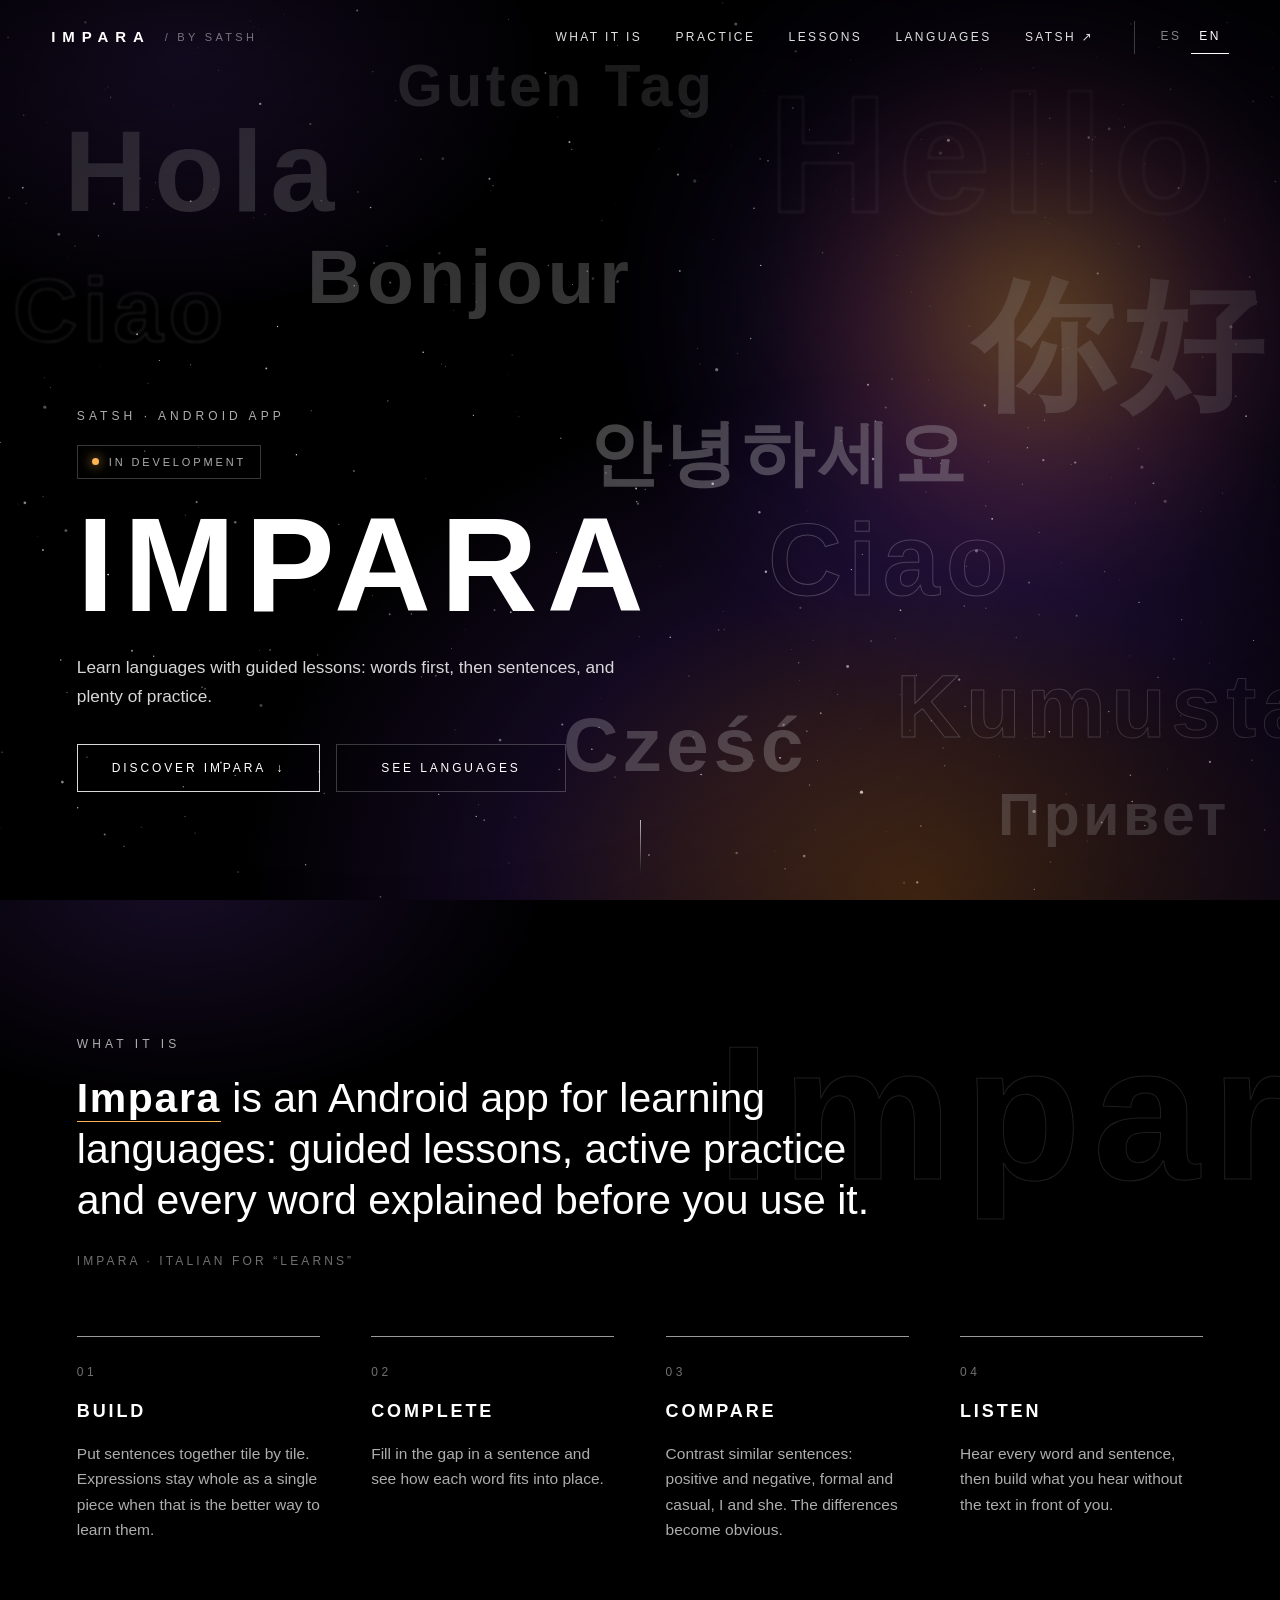
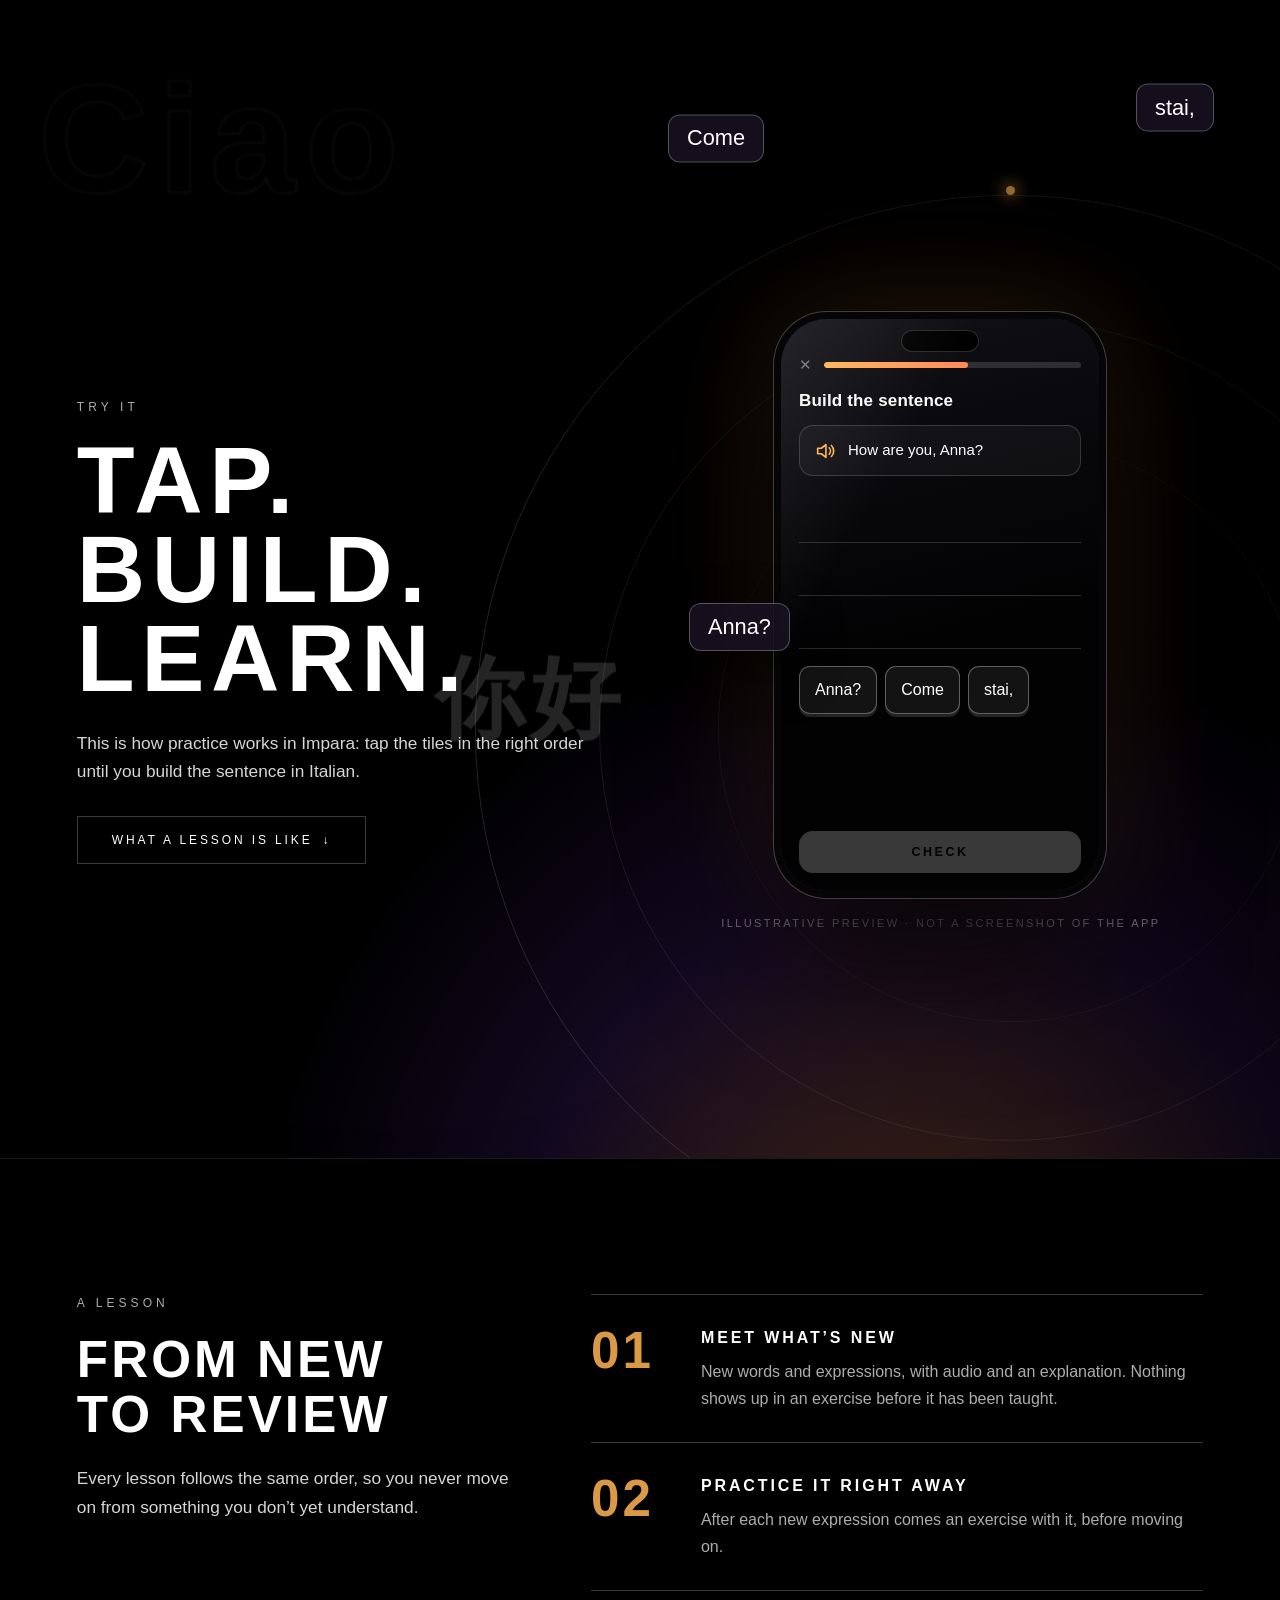
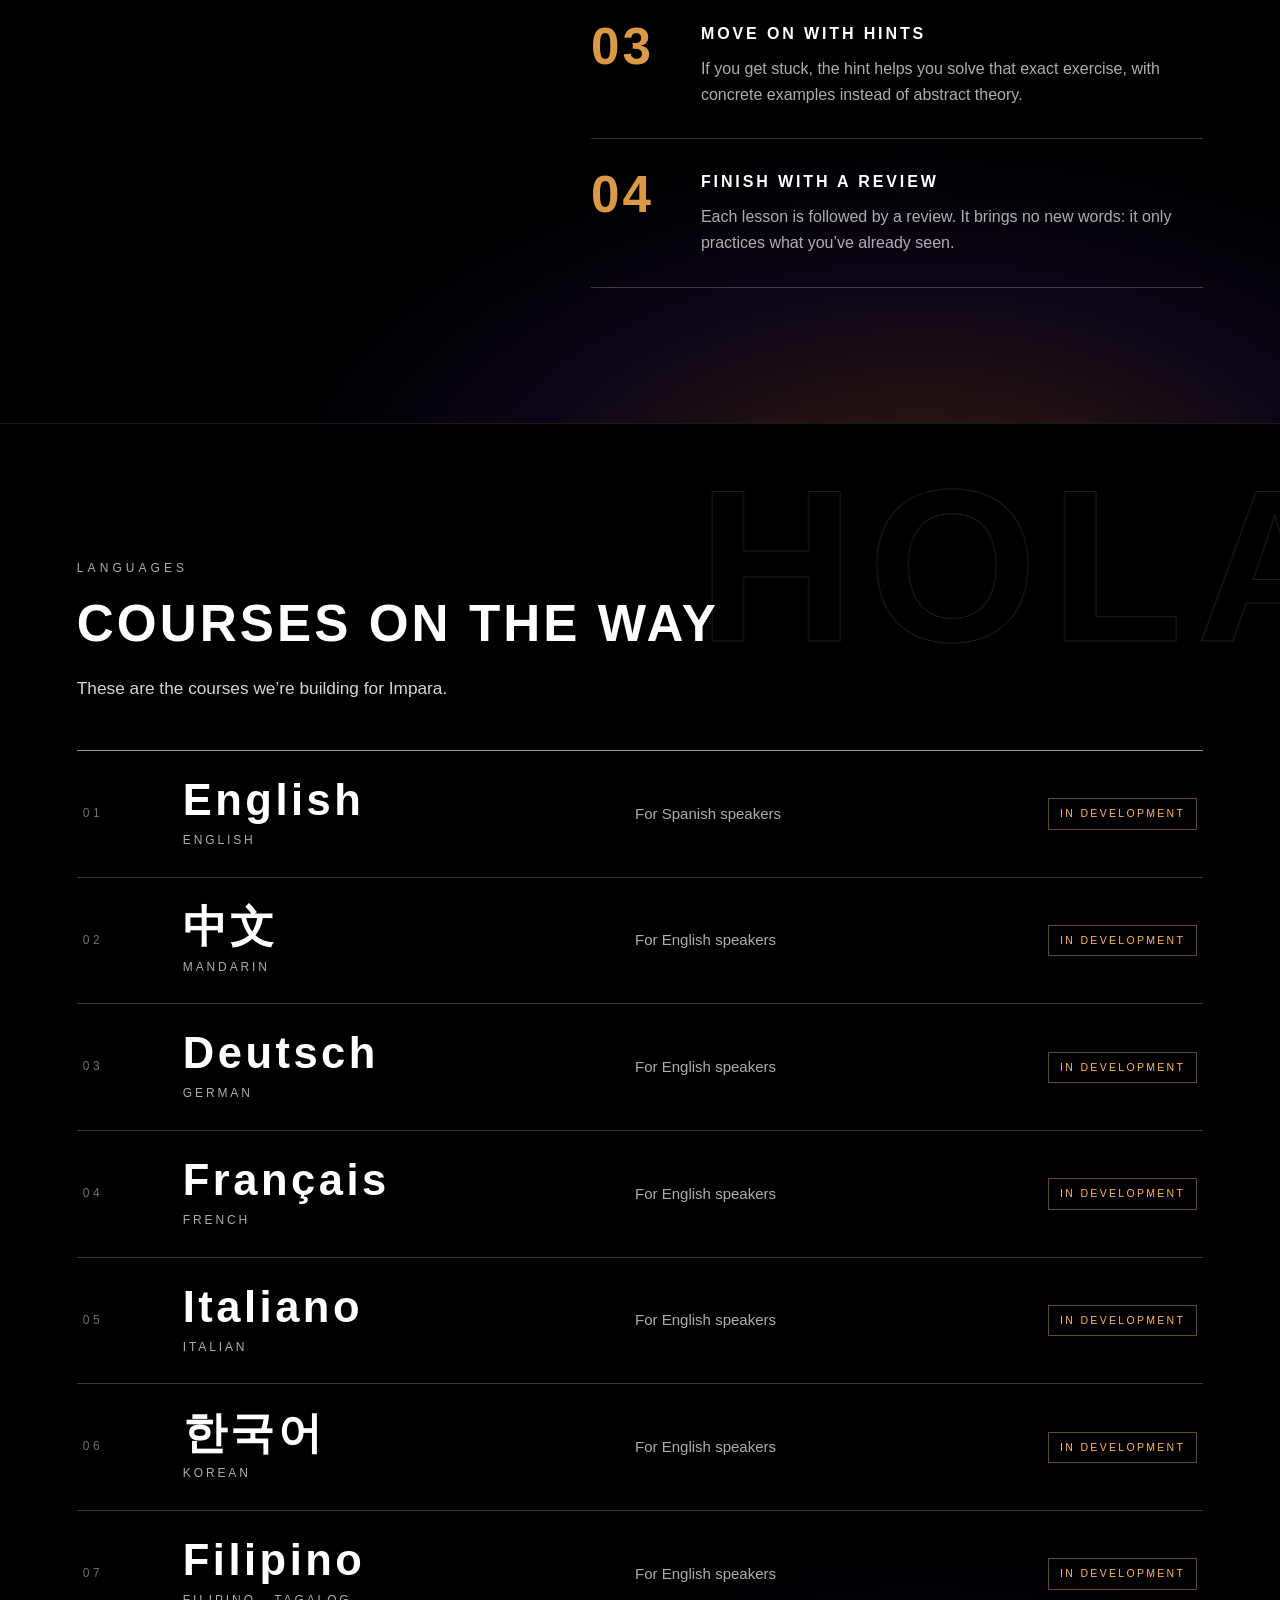
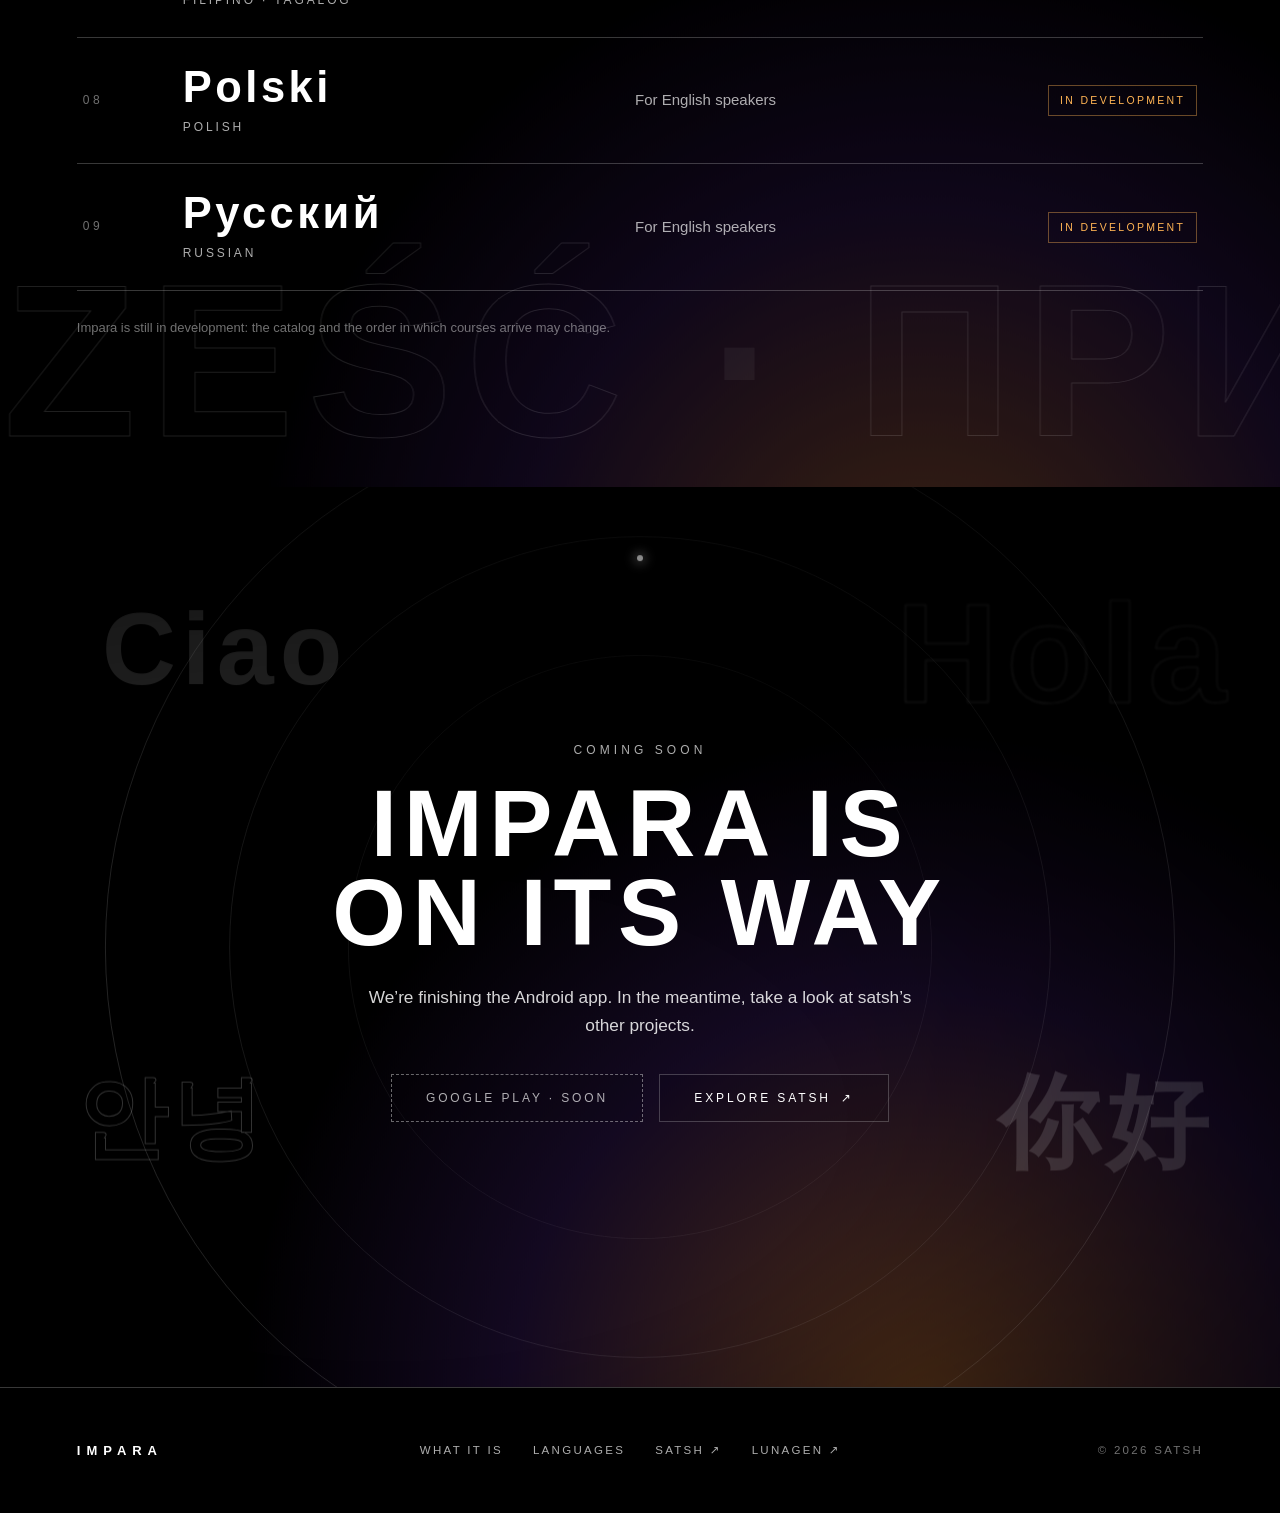
==== index.html @ 6c9be62c "Initial commit" ====
<!doctype html>
<html lang="en" class="no-js">
<head>
<meta charset="utf-8">
<meta name="viewport" content="width=device-width, initial-scale=1">
<title data-es="Impara — App para aprender idiomas" data-en="Impara — Language-learning app">Impara — Language-learning app</title>
<meta name="description" content="Impara: a language-learning app for Android, in development. Guided lessons, active practice and review." data-es="Impara: una app para aprender idiomas en Android, en desarrollo. Lecciones guiadas, práctica activa y repaso." data-en="Impara: a language-learning app for Android, in development. Guided lessons, active practice and review.">
<link rel="canonical" href="https://impara.org/">
<meta name="theme-color" content="#000000">
<meta property="og:type" content="website">
<meta property="og:site_name" content="Impara">
<meta property="og:title" content="Impara — Language-learning app">
<meta property="og:description" content="Impara: a language-learning app for Android, in development. Guided lessons, active practice and review.">
<meta property="og:url" content="https://impara.org/">
<meta property="og:image" content="https://impara.org/assets/img/og-impara.png">
<meta name="twitter:card" content="summary_large_image">
<link rel="icon" href="favicon.svg" type="image/svg+xml">
<link rel="stylesheet" href="assets/css/impara.css">
<script>(function(){var r=document.documentElement;r.className=r.className.replace('no-js','js');var l=null;try{l=localStorage.getItem('impara-lang')}catch(e){}if(l!=='es'&&l!=='en'){l=null;var a=navigator.languages&&navigator.languages.length?navigator.languages:[navigator.language||navigator.userLanguage||'en'];for(var i=0;i<a.length;i++){var c=String(a[i]).toLowerCase();if(c.indexOf('es')===0){l='es';break}if(c.indexOf('en')===0){l='en';break}}}r.lang=l||'en';})();</script>
</head>
<body>
<canvas id="stars" aria-hidden="true"></canvas>
<a class="skip" href="#main"><span data-lang="es">Saltar al contenido</span><span data-lang="en">Skip to content</span></a>
<header class="site-header">
  <a class="brand" href="./" aria-label="Impara">IMPARA <small><span data-lang="es">/ por satsh</span><span data-lang="en">/ by satsh</span></small></a>
  <button class="nav-toggle" aria-expanded="false" aria-controls="nav" data-aria-es="Menú" data-aria-en="Menu" aria-label="Menu"><span></span></button>
  <nav class="nav" id="nav">
    <a href="#about"><span data-lang="es">Qué es</span><span data-lang="en">What it is</span></a>
    <a href="#practice"><span data-lang="es">Practica</span><span data-lang="en">Practice</span></a>
    <a href="#lesson"><span data-lang="es">Lecciones</span><span data-lang="en">Lessons</span></a>
    <a href="#languages"><span data-lang="es">Idiomas</span><span data-lang="en">Languages</span></a>
    <a href="https://satsh.org" target="_blank" rel="noopener">satsh&nbsp;↗</a>
    <div class="lang" role="group" aria-label="Idioma / Language"><button data-set="es" type="button">ES</button><button data-set="en" type="button">EN</button></div>
  </nav>
</header>
<main id="main">

  <!-- ============================================================ HERO -->
  <section class="panel" id="top">
    <div class="layer layer--cool" data-parallax="0.10"></div>
    <div class="layer layer--orb" data-parallax="0.30"></div>
    <div class="layer layer--warm" data-parallax="0.18"></div>

    <span class="layer word" style="--x:5%;--y:12%;--ym:11%;--s:clamp(54px,9vw,140px);--o:.2;--t:12s;--dl:-3s" data-parallax="-0.30" aria-hidden="true" lang="und"><span class="depth" data-depth="26"><span class="w">Hola</span></span></span>
    <span class="layer word word--out" style="--x:60%;--y:7%;--ym:14%;--s:clamp(70px,13vw,210px);--o:.2;--b:1px;--t:15s" data-parallax="-0.12" aria-hidden="true" lang="und"><span class="depth" data-depth="10"><span class="w">Hello</span></span></span>
    <span class="layer word" style="--x:31%;--y:6%;--ym:4%;--s:clamp(28px,4.6vw,72px);--o:.2;--t:8s;--dl:-4s" data-parallax="-0.60" aria-hidden="true" lang="und"><span class="depth" data-depth="54"><span class="w">Guten Tag</span></span></span>
    <span class="layer word" style="--x:24%;--y:26%;--ym:23%;--s:clamp(34px,6vw,96px);--o:.24;--t:10s;--dl:-6s" data-parallax="-0.46" aria-hidden="true" lang="und"><span class="depth" data-depth="40"><span class="w">Bonjour</span></span></span>
    <span class="layer word" style="--x:76%;--y:30%;--ym:27%;--s:clamp(70px,11vw,176px);--o:.17;--b:.6px;--t:13s;--dl:-2s" data-parallax="-0.22" aria-hidden="true" lang="und"><span class="depth" data-depth="20"><span class="w">你好</span></span></span>
    <span class="layer word word--out" style="--x:1%;--y:29%;--ym:33%;--s:clamp(44px,7vw,100px);--o:.2;--b:1px;--t:14s;--dl:-8s" data-parallax="-0.16" aria-hidden="true" lang="und"><span class="depth" data-depth="14"><span class="w">Ciao</span></span></span>
    <span class="layer word hide-sm" style="--x:46%;--y:46%;--s:clamp(32px,5.6vw,92px);--o:.26;--t:9s;--dl:-1s" data-parallax="-0.54" aria-hidden="true" lang="und"><span class="depth" data-depth="46"><span class="w">안녕하세요</span></span></span>
    <span class="layer word word--out hide-sm" style="--x:60%;--y:56%;--s:clamp(40px,8vw,128px);--o:.22;--t:12s;--dl:-5s" data-parallax="-0.34" aria-hidden="true" lang="und"><span class="depth" data-depth="30"><span class="w">Ciao</span></span></span>
    <span class="layer word word--out hide-sm" style="--x:70%;--y:73%;--s:clamp(40px,7vw,112px);--o:.2;--t:13s;--dl:-9s" data-parallax="-0.40" aria-hidden="true" lang="und"><span class="depth" data-depth="36"><span class="w">Kumusta</span></span></span>
    <span class="layer word hide-sm" style="--x:44%;--y:78%;--s:clamp(36px,6vw,96px);--o:.2;--t:11s;--dl:-7s" data-parallax="-0.28" aria-hidden="true" lang="und"><span class="depth" data-depth="34"><span class="w">Cześć</span></span></span>
    <span class="layer word hide-sm" style="--x:78%;--y:87%;--s:clamp(28px,4.6vw,76px);--o:.2;--t:10s;--dl:-3s" data-parallax="-0.50" aria-hidden="true" lang="und"><span class="depth" data-depth="42"><span class="w">Привет</span></span></span>

    <div class="layer layer--vignette"></div>
    <div class="panel__content">
      <p class="eyebrow reveal"><span data-lang="es">satsh · App para Android</span><span data-lang="en">satsh · Android app</span></p>
      <span class="chip-status reveal" style="--d:.08s"><span data-lang="es">En desarrollo</span><span data-lang="en">In development</span></span>
      <h1 class="display reveal" style="--d:.16s">IMPARA</h1>
      <p class="lead reveal" style="--d:.24s"><span data-lang="es">Aprende idiomas con lecciones guiadas: primero las palabras, después las frases y mucha práctica.</span><span data-lang="en">Learn languages with guided lessons: words first, then sentences, and plenty of practice.</span></p>
      <div class="actions reveal" style="--d:.32s">
        <a class="btn" href="#about"><span data-lang="es">Descubre Impara</span><span data-lang="en">Discover Impara</span> <span class="arrow">↓</span></a>
        <a class="btn btn--ghost" href="#languages"><span data-lang="es">Ver idiomas</span><span data-lang="en">See languages</span></a>
      </div>
    </div>
    <span class="scroll-hint" aria-hidden="true"></span>
  </section>

  <!-- ============================================================ QUÉ ES -->
  <section class="section section--layers section--dark" id="about" aria-labelledby="t-about">
    <span class="layer word word--out" style="--x:56%;--y:3%;--s:clamp(90px,15vw,240px);--o:.12" data-parallax="-0.10" aria-hidden="true" lang="und"><span class="w">Impara</span></span>
    <div class="layer layer--cool" style="opacity:.7" data-parallax="0.08"></div>
    <div class="section__inner">
      <p class="eyebrow reveal"><span data-lang="es">Qué es</span><span data-lang="en">What it is</span></p>
      <h2 class="statement reveal" id="t-about"><span data-lang="es"><em>Impara</em> es una app para aprender idiomas en Android: lecciones guiadas, práctica activa y cada palabra explicada antes de usarla.</span><span data-lang="en"><em>Impara</em> is an Android app for learning languages: guided lessons, active practice and every word explained before you use it.</span></h2>
      <p class="etym reveal"><span data-lang="es">Impara · en italiano, «aprende»</span><span data-lang="en">Impara · Italian for “learns”</span></p>
      <div class="grid grid--4">
        <div class="feature reveal"><div class="num">01</div><h3><span data-lang="es">Construye</span><span data-lang="en">Build</span></h3>
          <p><span data-lang="es">Arma frases ficha por ficha. Las expresiones se mantienen completas como una sola pieza cuando así se aprenden mejor.</span><span data-lang="en">Put sentences together tile by tile. Expressions stay whole as a single piece when that is the better way to learn them.</span></p></div>
        <div class="feature reveal" style="--d:.1s"><div class="num">02</div><h3><span data-lang="es">Completa</span><span data-lang="en">Complete</span></h3>
          <p><span data-lang="es">Rellena el hueco de una frase y descubre cómo encaja cada palabra en su lugar.</span><span data-lang="en">Fill in the gap in a sentence and see how each word fits into place.</span></p></div>
        <div class="feature reveal" style="--d:.2s"><div class="num">03</div><h3><span data-lang="es">Compara</span><span data-lang="en">Compare</span></h3>
          <p><span data-lang="es">Contrasta frases parecidas: afirmativa y negativa, formal e informal, yo y ella. Las diferencias se vuelven obvias.</span><span data-lang="en">Contrast similar sentences: positive and negative, formal and casual, I and she. The differences become obvious.</span></p></div>
        <div class="feature reveal" style="--d:.3s"><div class="num">04</div><h3><span data-lang="es">Escucha</span><span data-lang="en">Listen</span></h3>
          <p><span data-lang="es">Oye cada palabra y cada frase, y arma lo que escuchas, sin tener el texto delante.</span><span data-lang="en">Hear every word and sentence, then build what you hear without the text in front of you.</span></p></div>
      </div>
    </div>
  </section>

  <!-- ============================================================ PRACTICA (teléfono + paralaje) -->
  <section class="panel panel--center panel--tall" id="practice" aria-labelledby="t-practice">
    <div class="layer layer--warm" style="height:90%" data-parallax="0.20"></div>
    <div class="layer layer--rings" style="right:-30vmin;top:50%;margin-top:-60vmin" data-parallax="0.12" aria-hidden="true">
      <svg class="rings" viewBox="0 0 100 100" aria-hidden="true" focusable="false"><circle cx="50" cy="50" r="49.5"/><circle cx="50" cy="50" r="38"/><circle cx="50" cy="50" r="27"/></svg>
      <div class="orbit"><i></i></div><div class="orbit orbit--b"><i></i></div>
    </div>
    <span class="layer word word--out" style="--x:3%;--y:10%;--s:clamp(70px,12vw,190px);--o:.14;--b:1px" data-parallax="-0.14" aria-hidden="true" lang="und"><span class="depth" data-depth="12"><span class="w">Ciao</span></span></span>
    <span class="layer word" style="--x:34%;--y:84%;--s:clamp(40px,7vw,108px);--o:.14;--t:12s" data-parallax="-0.36" aria-hidden="true" lang="und"><span class="depth" data-depth="30"><span class="w">你好</span></span></span>
    <div class="layer layer--vignette" style="opacity:.8"></div>

    <div class="stage">
      <div>
        <p class="eyebrow reveal"><span data-lang="es">Pruébalo</span><span data-lang="en">Try it</span></p>
        <h2 class="display display--md reveal" id="t-practice" style="--d:.08s"><span data-lang="es">Toca.<br>Arma.<br>Aprende.</span><span data-lang="en">Tap.<br>Build.<br>Learn.</span></h2>
        <p class="lead reveal" style="--d:.16s"><span data-lang="es">Así se practica en Impara: toca las fichas en el orden correcto hasta armar la frase en italiano.</span><span data-lang="en">This is how practice works in Impara: tap the tiles in the right order until you build the sentence in Italian.</span></p>
        <div class="actions reveal" style="--d:.24s">
          <a class="btn btn--ghost" href="#lesson"><span data-lang="es">Cómo es una lección</span><span data-lang="en">What a lesson is like</span> <span class="arrow">↓</span></a>
        </div>
      </div>

      <div class="phone-wrap reveal" style="--d:.1s">
        <div class="layer float-tile" style="left:-2%;top:12%" data-parallax="-0.30" aria-hidden="true" lang="und"><span class="depth" data-depth="30"><span class="w" style="--t:9s">Come</span></span></div>
        <div class="layer float-tile" style="right:-2%;top:34%" data-parallax="-0.48" aria-hidden="true" lang="und"><span class="depth" data-depth="46"><span class="w" style="--t:11s;--dl:-4s">stai,</span></span></div>
        <div class="layer float-tile" style="left:2%;bottom:14%" data-parallax="-0.22" aria-hidden="true" lang="und"><span class="depth" data-depth="22"><span class="w" style="--t:10s;--dl:-7s">Anna?</span></span></div>

        <div class="depth" data-depth="0" style="width:100%;display:flex;justify-content:center">
          <div class="tilt" data-tilt="7">
            <div class="phone demo" role="group" aria-label="Demo">
              <div class="ph-top"><span class="ph-x" aria-hidden="true">✕</span><div class="ph-bar"><i></i></div></div>
              <p class="ph-title"><span data-lang="es">Construye la frase</span><span data-lang="en">Build the sentence</span></p>
              <div class="ph-prompt">
                <svg viewBox="0 0 24 24" aria-hidden="true"><path d="M4 9v6h4l5 4V5L8 9H4z"/><path d="M16.5 8.5a5 5 0 0 1 0 7"/><path d="M19 6a8.5 8.5 0 0 1 0 12"/></svg>
                <span data-lang="es">¿Cómo estás, Anna?</span><span data-lang="en">How are you, Anna?</span>
              </div>
              <div class="ph-answer" aria-live="polite"></div>
              <div class="ph-bank">
                <button class="tile" type="button" data-w="Come" lang="it">Come</button>
                <button class="tile" type="button" data-w="stai," lang="it">stai,</button>
                <button class="tile" type="button" data-w="Anna?" lang="it">Anna?</button>
              </div>
              <div class="ph-feedback" aria-live="polite"><span data-lang="es">✓ ¡Muy bien!</span><span data-lang="en">✓ Great job!</span></div>
              <button class="ph-go" type="button" disabled>
                <span class="l-check"><span data-lang="es">Comprobar</span><span data-lang="en">Check</span></span>
                <span class="l-next"><span data-lang="es">Otra vez</span><span data-lang="en">Again</span></span>
              </button>
            </div>
          </div>
        </div>
        <p class="demo-note"><span data-lang="es">Vista ilustrativa · no es una captura de la app</span><span data-lang="en">Illustrative preview · not a screenshot of the app</span></p>
      </div>
    </div>
  </section>

  <!-- ============================================================ LECCIONES -->
  <section class="section section--layers section--bordered section--dark" id="lesson" aria-labelledby="t-lesson">
    <div class="layer layer--warm" style="height:60%;opacity:.7" data-parallax="0.12"></div>
    <div class="section__inner split">
      <div class="split__head">
        <p class="eyebrow reveal"><span data-lang="es">Una lección</span><span data-lang="en">A lesson</span></p>
        <h2 class="title reveal" id="t-lesson"><span data-lang="es">De lo nuevo<br>al repaso</span><span data-lang="en">From new<br>to review</span></h2>
        <p class="lead reveal"><span data-lang="es">Cada lección sigue el mismo orden, para que nunca avances sobre algo que todavía no entiendes.</span><span data-lang="en">Every lesson follows the same order, so you never move on from something you don’t yet understand.</span></p>
      </div>
      <ol class="steps">
        <li class="reveal"><div><h3><span data-lang="es">Conoces lo nuevo</span><span data-lang="en">Meet what’s new</span></h3><p><span data-lang="es">Palabras y expresiones nuevas, con su audio y su explicación. Nada aparece en un ejercicio sin haberse enseñado antes.</span><span data-lang="en">New words and expressions, with audio and an explanation. Nothing shows up in an exercise before it has been taught.</span></p></div></li>
        <li class="reveal"><div><h3><span data-lang="es">Lo practicas al momento</span><span data-lang="en">Practice it right away</span></h3><p><span data-lang="es">Después de cada expresión nueva viene un ejercicio con ella, antes de seguir adelante.</span><span data-lang="en">After each new expression comes an exercise with it, before moving on.</span></p></div></li>
        <li class="reveal"><div><h3><span data-lang="es">Avanzas con pistas</span><span data-lang="en">Move on with hints</span></h3><p><span data-lang="es">Si te atoras, la pista te ayuda a resolver justo ese ejercicio, con ejemplos concretos en lugar de teoría abstracta.</span><span data-lang="en">If you get stuck, the hint helps you solve that exact exercise, with concrete examples instead of abstract theory.</span></p></div></li>
        <li class="reveal"><div><h3><span data-lang="es">Cierras con un repaso</span><span data-lang="en">Finish with a review</span></h3><p><span data-lang="es">Cada lección va seguida de un repaso. No trae palabras nuevas: solo practica lo que ya viste.</span><span data-lang="en">Each lesson is followed by a review. It brings no new words: it only practices what you’ve already seen.</span></p></div></li>
      </ol>
    </div>
  </section>

  <!-- ============================================================ IDIOMAS -->
  <section class="section section--layers section--bordered" id="languages" aria-labelledby="t-languages">
    <div class="marquee" style="top:2%;left:-6%" data-px="0.55" aria-hidden="true" lang="und">HOLA <b>·</b> HELLO <b>·</b> CIAO <b>·</b> 你好 <b>·</b> 안녕 <b>·</b> BONJOUR <b>·</b> HALLO <b>·</b> ПРИВЕТ <b>·</b> CZEŚĆ <b>·</b> KUMUSTA</div>
    <div class="marquee" style="bottom:1%;left:-60%" data-px="-0.55" aria-hidden="true" lang="und">KUMUSTA <b>·</b> CZEŚĆ <b>·</b> ПРИВЕТ <b>·</b> HALLO <b>·</b> BONJOUR <b>·</b> 안녕 <b>·</b> 你好 <b>·</b> CIAO <b>·</b> HELLO <b>·</b> HOLA</div>
    <div class="layer layer--warm" style="height:55%;opacity:.8" data-parallax="0.10"></div>
    <div class="section__inner">
      <p class="eyebrow reveal"><span data-lang="es">Idiomas</span><span data-lang="en">Languages</span></p>
      <h2 class="title reveal" id="t-languages"><span data-lang="es">Cursos en camino</span><span data-lang="en">Courses on the way</span></h2>
      <p class="lead reveal"><span data-lang="es">Estos son los cursos que estamos construyendo para Impara.</span><span data-lang="en">These are the courses we’re building for Impara.</span></p>
      <div class="index-list">
        <div class="index-row reveal"><span class="n">01</span><span><strong lang="en">English</strong><span class="sub"><span data-lang="es">Inglés</span><span data-lang="en">English</span></span></span><span class="for"><span data-lang="es">Para hispanohablantes</span><span data-lang="en">For Spanish speakers</span></span><span class="tag"><span data-lang="es">En desarrollo</span><span data-lang="en">In development</span></span></div>
        <div class="index-row reveal"><span class="n">02</span><span><strong lang="zh">中文</strong><span class="sub"><span data-lang="es">Mandarín</span><span data-lang="en">Mandarin</span></span></span><span class="for"><span data-lang="es">Para hablantes de inglés</span><span data-lang="en">For English speakers</span></span><span class="tag"><span data-lang="es">En desarrollo</span><span data-lang="en">In development</span></span></div>
        <div class="index-row reveal"><span class="n">03</span><span><strong lang="de">Deutsch</strong><span class="sub"><span data-lang="es">Alemán</span><span data-lang="en">German</span></span></span><span class="for"><span data-lang="es">Para hablantes de inglés</span><span data-lang="en">For English speakers</span></span><span class="tag"><span data-lang="es">En desarrollo</span><span data-lang="en">In development</span></span></div>
        <div class="index-row reveal"><span class="n">04</span><span><strong lang="fr">Français</strong><span class="sub"><span data-lang="es">Francés</span><span data-lang="en">French</span></span></span><span class="for"><span data-lang="es">Para hablantes de inglés</span><span data-lang="en">For English speakers</span></span><span class="tag"><span data-lang="es">En desarrollo</span><span data-lang="en">In development</span></span></div>
        <div class="index-row reveal"><span class="n">05</span><span><strong lang="it">Italiano</strong><span class="sub"><span data-lang="es">Italiano</span><span data-lang="en">Italian</span></span></span><span class="for"><span data-lang="es">Para hablantes de inglés</span><span data-lang="en">For English speakers</span></span><span class="tag"><span data-lang="es">En desarrollo</span><span data-lang="en">In development</span></span></div>
        <div class="index-row reveal"><span class="n">06</span><span><strong lang="ko">한국어</strong><span class="sub"><span data-lang="es">Coreano</span><span data-lang="en">Korean</span></span></span><span class="for"><span data-lang="es">Para hablantes de inglés</span><span data-lang="en">For English speakers</span></span><span class="tag"><span data-lang="es">En desarrollo</span><span data-lang="en">In development</span></span></div>
        <div class="index-row reveal"><span class="n">07</span><span><strong lang="fil">Filipino</strong><span class="sub"><span data-lang="es">Filipino · tagalo</span><span data-lang="en">Filipino · Tagalog</span></span></span><span class="for"><span data-lang="es">Para hablantes de inglés</span><span data-lang="en">For English speakers</span></span><span class="tag"><span data-lang="es">En desarrollo</span><span data-lang="en">In development</span></span></div>
        <div class="index-row reveal"><span class="n">08</span><span><strong lang="pl">Polski</strong><span class="sub"><span data-lang="es">Polaco</span><span data-lang="en">Polish</span></span></span><span class="for"><span data-lang="es">Para hablantes de inglés</span><span data-lang="en">For English speakers</span></span><span class="tag"><span data-lang="es">En desarrollo</span><span data-lang="en">In development</span></span></div>
        <div class="index-row reveal"><span class="n">09</span><span><strong lang="ru">Русский</strong><span class="sub"><span data-lang="es">Ruso</span><span data-lang="en">Russian</span></span></span><span class="for"><span data-lang="es">Para hablantes de inglés</span><span data-lang="en">For English speakers</span></span><span class="tag"><span data-lang="es">En desarrollo</span><span data-lang="en">In development</span></span></div>
      </div>
      <p class="fineprint reveal"><span data-lang="es">Impara sigue en desarrollo: el catálogo y el orden en que lleguen los cursos pueden cambiar.</span><span data-lang="en">Impara is still in development: the catalog and the order in which courses arrive may change.</span></p>
    </div>
  </section>

  <!-- ============================================================ LLAMADA FINAL -->
  <section class="panel cta-panel" id="soon" aria-labelledby="t-soon">
    <div class="layer layer--warm" style="height:100%" data-parallax="0.16"></div>
    <div class="layer layer--rings" style="left:50%;top:50%;margin:-60vmin 0 0 -60vmin" data-parallax="0.08" aria-hidden="true">
      <svg class="rings" viewBox="0 0 100 100" aria-hidden="true" focusable="false"><circle cx="50" cy="50" r="49.5"/><circle cx="50" cy="50" r="38"/><circle cx="50" cy="50" r="27"/></svg>
      <div class="orbit"><i></i></div><div class="orbit orbit--b"><i></i></div>
    </div>
    <span class="layer word" style="--x:8%;--y:16%;--s:clamp(44px,8vw,120px);--o:.16;--t:12s" data-parallax="-0.30" aria-hidden="true" lang="und"><span class="depth" data-depth="26"><span class="w">Ciao</span></span></span>
    <span class="layer word word--out" style="--x:70%;--y:12%;--s:clamp(60px,11vw,170px);--o:.18;--b:1px;--t:14s" data-parallax="-0.14" aria-hidden="true" lang="und"><span class="depth" data-depth="12"><span class="w">Hola</span></span></span>
    <span class="layer word hide-sm" style="--x:78%;--y:70%;--s:clamp(44px,8vw,120px);--o:.16;--t:11s;--dl:-5s" data-parallax="-0.40" aria-hidden="true" lang="und"><span class="depth" data-depth="40"><span class="w">你好</span></span></span>
    <span class="layer word word--out hide-sm" style="--x:6%;--y:68%;--s:clamp(40px,7vw,104px);--o:.2;--t:13s;--dl:-8s" data-parallax="-0.24" aria-hidden="true" lang="und"><span class="depth" data-depth="22"><span class="w">안녕</span></span></span>
    <div class="layer layer--vignette"></div>
    <div class="panel__content">
      <p class="eyebrow reveal"><span data-lang="es">Muy pronto</span><span data-lang="en">Coming soon</span></p>
      <h2 class="display display--md reveal" id="t-soon" style="--d:.08s"><span data-lang="es">Impara está<br>en camino</span><span data-lang="en">Impara is<br>on its way</span></h2>
      <p class="lead reveal" style="--d:.16s"><span data-lang="es">Estamos terminando la app para Android. Mientras tanto, conoce los demás proyectos de satsh.</span><span data-lang="en">We’re finishing the Android app. In the meantime, take a look at satsh’s other projects.</span></p>
      <div class="actions reveal" style="--d:.24s">
        <!-- Cuando exista la ficha en Google Play, cambia este <span> por <a class="btn" href="URL"> -->
        <span class="btn btn--soon" aria-disabled="true"><span data-lang="es">Google Play · pronto</span><span data-lang="en">Google Play · soon</span></span>
        <a class="btn btn--ghost" href="https://satsh.org" target="_blank" rel="noopener"><span data-lang="es">Conocer satsh</span><span data-lang="en">Explore satsh</span> <span class="arrow">↗</span></a>
      </div>
    </div>
  </section>

</main>
<footer class="site-footer">
  <a class="brand" href="./">IMPARA</a>
  <div class="links">
    <a href="#about"><span data-lang="es">Qué es</span><span data-lang="en">What it is</span></a>
    <a href="#languages"><span data-lang="es">Idiomas</span><span data-lang="en">Languages</span></a>
    <a href="https://satsh.org" target="_blank" rel="noopener">satsh&nbsp;↗</a>
    <a href="https://satsh.org/lunagen/" target="_blank" rel="noopener">Lunagen&nbsp;↗</a>
  </div>
  <span>© <span data-year>2026</span> satsh</span>
</footer>
<script src="assets/js/impara.js" defer></script>
</body>
</html>
---- assets/css/impara.css ----
/* ==========================================================================
   Impara · estilos del sitio (impara.org)
   Mismo lenguaje visual que satsh.org: negro, paneles a pantalla completa, tipografía
   en mayúsculas espaciada, botones de borde fino, campo de estrellas y paralaje.
   Aquí el protagonista es el brillo cálido (ámbar / violeta) y las palabras flotando.
   ========================================================================== */

:root {
  --bg: #000;
  --fg: #fff;
  --muted: rgba(255, 255, 255, .68);
  --dim: rgba(255, 255, 255, .44);
  --line: rgba(255, 255, 255, .22);
  --line-strong: rgba(255, 255, 255, .6);
  --amber: #ffb454;
  --violet: #9a55ff;
  --ok: #8fe3b0;
  --header-h: 76px;
  --font: "Helvetica Neue", "Segoe UI", Roboto, Arial, system-ui, sans-serif;
  --mono: ui-monospace, "Cascadia Mono", "SF Mono", Menlo, Consolas, "Liberation Mono", monospace;
}

*, *::before, *::after { box-sizing: border-box; }
html { scroll-behavior: smooth; -webkit-text-size-adjust: 100%; scroll-padding-top: calc(var(--header-h) + 24px); }
body {
  margin: 0; background: var(--bg); color: var(--fg);
  font-family: var(--font); font-weight: 300; line-height: 1.65;
  overflow-x: hidden; -webkit-font-smoothing: antialiased;
}
img, svg { max-width: 100%; display: block; }
a { color: inherit; }
::selection { background: #fff; color: #000; }
:focus-visible { outline: 2px solid #fff; outline-offset: 4px; }

/* Idioma: el script de <head> fija html[lang]; el CSS muestra solo el bloque activo (sin parpadeo). */
html[lang="es"] [data-lang="en"],
html[lang="en"] [data-lang="es"] { display: none !important; }

.skip { position: absolute; left: -999px; top: 8px; background: #fff; color: #000; padding: 8px 14px; z-index: 100; }
.skip:focus { left: 8px; }

#stars { position: fixed; inset: 0; width: 100%; height: 100%; z-index: 0; pointer-events: none; }
main, .site-footer { position: relative; z-index: 1; }

/* ---------- cabecera ---------- */
.site-header {
  position: fixed; inset: 0 0 auto 0; height: var(--header-h); z-index: 50;
  display: flex; align-items: center; justify-content: space-between;
  padding: 0 clamp(20px, 4vw, 56px);
  transition: background .35s ease, backdrop-filter .35s ease, border-color .35s ease;
  border-bottom: 1px solid transparent;
}
.site-header.is-scrolled, .site-header.is-open {
  background: rgba(0, 0, 0, .74); backdrop-filter: blur(14px); -webkit-backdrop-filter: blur(14px);
  border-bottom-color: rgba(255, 255, 255, .1);
}
.brand {
  font-weight: 700; letter-spacing: .46em; text-transform: uppercase; font-size: 15px;
  color: #fff; text-decoration: none; display: flex; align-items: center; gap: 14px;
}
.brand small { font-weight: 400; letter-spacing: .3em; color: var(--dim); font-size: 11px; }
.nav { display: flex; align-items: center; gap: clamp(18px, 2.6vw, 40px); }
.nav a {
  position: relative; font-size: 12px; letter-spacing: .2em; text-transform: uppercase; font-weight: 500;
  color: #fff; text-decoration: none; opacity: .88; padding: 8px 0;
}
.nav a::after {
  content: ""; position: absolute; left: 0; right: 0; bottom: 2px; height: 1px; background: #fff;
  transform: scaleX(0); transform-origin: left; transition: transform .3s ease;
}
.nav a:hover::after, .nav a.is-active::after { transform: scaleX(1); }
.lang { display: flex; gap: 2px; margin-left: 6px; padding-left: 18px; border-left: 1px solid var(--line); }
.lang button {
  background: none; border: 0; color: #fff; opacity: .5; font: inherit; font-size: 12px; font-weight: 500;
  letter-spacing: .2em; cursor: pointer; padding: 6px 8px; border-bottom: 1px solid transparent;
}
.lang button:hover { opacity: .85; }
html[lang="es"] .lang [data-set="es"], html[lang="en"] .lang [data-set="en"] { opacity: 1; border-bottom-color: #fff; }
.nav-toggle { display: none; background: none; border: 0; width: 44px; height: 44px; cursor: pointer; position: relative; }
.nav-toggle span, .nav-toggle span::before, .nav-toggle span::after {
  content: ""; position: absolute; left: 11px; right: 11px; height: 1px; background: #fff; transition: transform .3s, opacity .3s;
}
.nav-toggle span { top: 22px; }
.nav-toggle span::before { top: -7px; left: 0; right: 0; }
.nav-toggle span::after { top: 7px; left: 0; right: 0; }
.site-header.is-open .nav-toggle span { background: transparent; }
.site-header.is-open .nav-toggle span::before { transform: translateY(7px) rotate(45deg); }
.site-header.is-open .nav-toggle span::after { transform: translateY(-7px) rotate(-45deg); }

/* ---------- paneles a pantalla completa (paralaje) ---------- */
.panel {
  position: relative; min-height: 100vh; min-height: 100svh; display: flex; align-items: flex-end;
  overflow: hidden; overflow: clip; isolation: isolate;
}
.panel--center { align-items: center; }
.panel--tall { min-height: 120vh; min-height: 120svh; }
.layer { position: absolute; z-index: -1; pointer-events: none; will-change: transform; }
.panel__content {
  position: relative; width: 100%; max-width: 1480px;
  padding: calc(var(--header-h) + 40px) clamp(20px, 6vw, 96px) clamp(64px, 12vh, 132px);
}
.eyebrow { font-size: 12px; letter-spacing: .34em; text-transform: uppercase; font-weight: 500; color: var(--muted); margin: 0 0 18px; }
.display {
  font-size: clamp(46px, 10.5vw, 156px); line-height: .94; margin: 0 0 26px; font-weight: 700;
  letter-spacing: .07em; text-transform: uppercase; text-wrap: balance;
}
.display--md { font-size: clamp(38px, 7.4vw, 108px); }
.title {
  font-size: clamp(26px, 4vw, 54px); line-height: 1.08; font-weight: 700; letter-spacing: .06em;
  text-transform: uppercase; margin: 0 0 22px; text-wrap: balance;
}
.lead { max-width: 580px; font-size: clamp(15px, 1.35vw, 18px); color: rgba(255, 255, 255, .84); margin: 0 0 34px; }
.actions { display: flex; flex-wrap: wrap; gap: 16px; align-items: center; }

.btn {
  display: inline-flex; align-items: center; justify-content: center; gap: 10px;
  min-width: 230px; padding: 17px 34px; font: 500 12px/1 var(--font); letter-spacing: .24em; text-transform: uppercase;
  color: #fff; text-decoration: none; background: rgba(0, 0, 0, .12); border: 1px solid rgba(255, 255, 255, .85);
  cursor: pointer; transition: background .28s ease, color .28s ease, border-color .28s ease;
}
.btn:hover { background: #fff; color: #000; }
.btn--ghost { border-color: var(--line); }
.btn--ghost:hover { border-color: #fff; }
.btn--soon { border-style: dashed; border-color: rgba(255, 255, 255, .4); color: var(--muted); cursor: default; }
.btn--soon:hover { background: rgba(0, 0, 0, .12); color: var(--muted); }
.btn .arrow { transition: transform .28s ease; }
.btn:hover .arrow { transform: translateX(4px); }

.chip-status {
  display: inline-flex; align-items: center; gap: 10px; border: 1px solid var(--line); padding: 7px 14px;
  font-size: 11px; letter-spacing: .26em; text-transform: uppercase; color: var(--muted); margin-bottom: 22px;
}
.chip-status::before { content: ""; width: 7px; height: 7px; border-radius: 50%; background: var(--amber); box-shadow: 0 0 12px var(--amber); animation: pulse 2.4s infinite; }
@keyframes pulse { 50% { opacity: .35; } }

.scroll-hint {
  position: absolute; left: 50%; bottom: 26px; width: 1px; height: 54px; background: linear-gradient(#fff, transparent);
  transform-origin: top; animation: hint 2.2s ease-in-out infinite; opacity: .7;
}
@keyframes hint { 0% { transform: scaleY(0); } 50% { transform: scaleY(1); } 100% { transform: scaleY(1); opacity: 0; } }

.reveal { opacity: 0; transform: translateY(34px); transition: opacity .9s ease, transform .9s ease; transition-delay: var(--d, 0s); }
.reveal.is-in { opacity: 1; transform: none; }
.no-js .reveal { opacity: 1; transform: none; }

/* ---------- capas de ambiente ---------- */
.layer--vignette { inset: 0; background: radial-gradient(120% 90% at 30% 70%, rgba(0, 0, 0, 0) 30%, rgba(0, 0, 0, .78) 100%); }
.layer--warm {
  inset: auto 0 0 0; height: 78%;
  background: radial-gradient(70% 100% at 72% 100%, rgba(255, 150, 70, .30), rgba(150, 70, 255, .13) 46%, rgba(0, 0, 0, 0) 76%);
}
.layer--cool {
  inset: 0 auto auto 0; width: 70%; height: 60%;
  background: radial-gradient(60% 70% at 20% 10%, rgba(154, 85, 255, .22), rgba(0, 0, 0, 0) 70%);
}
.layer--orb { width: min(96vmin, 980px); aspect-ratio: 1; right: -22vmin; top: -14vmin; }
.layer--orb::before {
  content: ""; position: absolute; inset: 0; border-radius: 50%; filter: blur(34px);
  background: radial-gradient(circle closest-side at 50% 50%, rgba(255, 176, 96, .55), rgba(214, 96, 190, .27) 42%, rgba(120, 70, 255, .10) 68%, rgba(0, 0, 0, 0) 100%);
  animation: breathe 9s ease-in-out infinite;
}
@keyframes breathe { 50% { transform: scale(1.07); opacity: .82; } }

.layer--rings { width: 120vmin; aspect-ratio: 1; }
.rings { width: 100%; height: 100%; }
.rings circle { fill: none; stroke: rgba(255, 255, 255, .14); stroke-width: 1; vector-effect: non-scaling-stroke; }
.rings circle:nth-child(2) { stroke: rgba(255, 255, 255, .09); }
.rings circle:nth-child(3) { stroke: rgba(255, 255, 255, .06); }
.orbit { position: absolute; inset: 0; animation: spin 60s linear infinite; }
.orbit i { position: absolute; left: 50%; top: 0; width: 9px; height: 9px; margin: -4.5px 0 0 -4.5px; border-radius: 50%; background: var(--amber); box-shadow: 0 0 16px 3px rgba(255, 180, 84, .7); }
.orbit--b { inset: 14%; animation-duration: 90s; animation-direction: reverse; }
.orbit--b i { background: #fff; width: 6px; height: 6px; margin: -3px 0 0 -3px; box-shadow: 0 0 12px 2px rgba(255, 255, 255, .6); }
@keyframes spin { to { transform: rotate(360deg); } }

/* ---------- palabras flotando (saludos) ---------- */
.word {
  position: absolute; left: var(--x); top: var(--y); font-size: var(--s); font-weight: 700; letter-spacing: .06em; line-height: 1.1;
  color: rgba(255, 255, 255, var(--o, .12)); white-space: nowrap; user-select: none; filter: blur(var(--b, 0px));
}
.word .w { display: inline-block; animation: drift var(--t, 11s) ease-in-out var(--dl, 0s) infinite alternate; }
.word--out { color: transparent; -webkit-text-stroke: 1px rgba(255, 255, 255, var(--o, .25)); }
@keyframes drift { from { transform: translate3d(0, -7px, 0) rotate(-.6deg); } to { transform: translate3d(0, 9px, 0) rotate(.6deg); } }
.depth { display: block; will-change: transform; }

/* tira de texto enorme que se desliza de lado con el scroll */
.marquee {
  position: absolute; left: 0; white-space: nowrap; font-weight: 700; letter-spacing: .06em; line-height: 1;
  font-size: clamp(90px, 17vw, 280px); color: transparent; -webkit-text-stroke: 1px rgba(255, 255, 255, .12); user-select: none;
  pointer-events: none; will-change: transform;
}
.marquee b { font-weight: 700; color: rgba(255, 255, 255, .05); -webkit-text-stroke: 0; }

/* ---------- secciones de contenido ---------- */
.section { position: relative; padding: clamp(88px, 15vh, 168px) clamp(20px, 6vw, 96px); }
.section--layers { overflow: hidden; overflow: clip; isolation: isolate; }
.section--bordered { border-top: 1px solid rgba(255, 255, 255, .1); }
.section__inner { max-width: 1280px; margin: 0 auto; position: relative; }
.section--dark { background: rgba(0, 0, 0, .86); }
.grid { display: grid; gap: clamp(28px, 4vw, 64px); }
.grid--4 { grid-template-columns: repeat(auto-fit, minmax(230px, 1fr)); }
.feature { border-top: 1px solid var(--line-strong); padding-top: 26px; }
.feature .num { font-size: 12px; letter-spacing: .3em; color: var(--dim); margin-bottom: 14px; }
.feature h3 { margin: 0 0 14px; font-size: 18px; font-weight: 700; letter-spacing: .16em; text-transform: uppercase; }
.feature p { margin: 0; color: var(--muted); font-size: 15.5px; }

.statement { font-size: clamp(22px, 3.2vw, 44px); line-height: 1.25; font-weight: 300; max-width: 980px; margin: 0 0 26px; text-wrap: balance; }
.statement em { font-style: normal; font-weight: 700; letter-spacing: .04em; border-bottom: 1px solid var(--amber); }
.etym { font-size: 12px; letter-spacing: .26em; text-transform: uppercase; color: var(--dim); margin: 0 0 64px; }

.steps { list-style: none; counter-reset: s; margin: 0; padding: 0; display: grid; gap: 0; }
.steps li { counter-increment: s; display: grid; grid-template-columns: 90px 1fr; gap: 20px; padding: 30px 0; border-top: 1px solid var(--line); }
.steps li:last-child { border-bottom: 1px solid var(--line); }
.steps li::before { content: "0" counter(s); font-size: clamp(30px, 4vw, 52px); font-weight: 700; letter-spacing: .06em; color: rgba(255, 255, 255, .28); line-height: 1; transition: color .5s; }
.steps li.is-in::before { color: rgba(255, 180, 84, .85); }
.steps h3 { margin: 0 0 8px; font-size: 16px; font-weight: 700; letter-spacing: .18em; text-transform: uppercase; }
.steps p { margin: 0; color: var(--muted); max-width: 720px; }
.split { display: grid; grid-template-columns: minmax(0, 5fr) minmax(0, 7fr); gap: clamp(32px, 6vw, 96px); align-items: start; }
.split__head { position: sticky; top: calc(var(--header-h) + 40px); }

.chips { display: flex; flex-wrap: wrap; gap: 10px; }
.chip { font-size: 11.5px; letter-spacing: .2em; text-transform: uppercase; border: 1px solid var(--line); padding: 8px 14px; color: rgba(255, 255, 255, .82); }

/* ---------- panel del teléfono ---------- */
.stage {
  position: relative; width: 100%; max-width: 1480px; display: grid; grid-template-columns: minmax(0, 1fr) minmax(0, 1fr);
  gap: clamp(32px, 6vw, 96px); align-items: center;
  padding: calc(var(--header-h) + 40px) clamp(20px, 6vw, 96px) clamp(64px, 10vh, 120px);
}
.stage .lead { margin-bottom: 30px; }
.phone-wrap { position: relative; display: flex; flex-direction: column; align-items: center; }
.tilt { will-change: transform; }
.phone {
  position: relative; width: min(318px, 80vw); aspect-ratio: 9 / 16.2; border-radius: 46px; padding: 38px 18px 18px;
  background: linear-gradient(165deg, #101016, #020203 55%);
  box-shadow: 0 0 0 7px #050507, 0 0 0 8px rgba(255, 255, 255, .22), 0 60px 140px rgba(0, 0, 0, .9), 0 0 130px rgba(255, 150, 70, .20);
  display: flex; flex-direction: column; overflow: hidden; overflow: clip; text-align: left; font-weight: 400;
}
.phone::before { content: ""; position: absolute; top: 12px; left: 50%; width: 76px; height: 20px; margin-left: -38px; border-radius: 12px; background: #000; box-shadow: 0 0 0 1px rgba(255, 255, 255, .12); }
.phone::after { content: ""; position: absolute; inset: 0; border-radius: 46px; pointer-events: none; background: linear-gradient(120deg, rgba(255, 255, 255, .09), rgba(255, 255, 255, 0) 32%); }
.ph-top { display: flex; align-items: center; gap: 12px; margin-bottom: 18px; }
.ph-x { font-size: 15px; color: var(--dim); line-height: 1; }
.ph-bar { flex: 1; height: 6px; border-radius: 4px; background: rgba(255, 255, 255, .14); overflow: hidden; }
.ph-bar i { display: block; height: 100%; width: 56%; border-radius: 4px; background: linear-gradient(90deg, var(--amber), #ff8a5c); transition: width .7s ease; }
.demo.is-ok .ph-bar i { width: 72%; }
.ph-title { font-size: 17px; font-weight: 700; margin: 0 0 14px; letter-spacing: .01em; line-height: 1.25; }
.ph-prompt { display: flex; align-items: center; gap: 12px; padding: 12px 14px; border: 1px solid rgba(255, 255, 255, .16); border-radius: 14px; background: rgba(255, 255, 255, .04); font-size: 15px; margin-bottom: 14px; }
.ph-prompt svg { width: 22px; height: 22px; flex: none; stroke: var(--amber); fill: none; stroke-width: 1.8; stroke-linecap: round; stroke-linejoin: round; }
.ph-answer {
  min-height: 160px; padding: 8px 0; display: flex; flex-wrap: wrap; align-content: flex-start; gap: 8px 8px;
  background: repeating-linear-gradient(to bottom, transparent 0 52px, rgba(255, 255, 255, .16) 52px 53px);
}
.ph-bank { display: flex; flex-wrap: wrap; gap: 8px; margin: 16px 0 0; min-height: 48px; }
.tile {
  font: 500 16px/1 var(--font); padding: 12px 15px; color: #fff; cursor: pointer; border-radius: 11px;
  border: 1px solid rgba(255, 255, 255, .32); background: rgba(255, 255, 255, .07); box-shadow: 0 3px 0 rgba(255, 255, 255, .13);
  transition: transform .15s, background .2s, border-color .2s;
}
.tile:hover { background: rgba(255, 255, 255, .14); }
.tile:active { transform: translateY(2px); box-shadow: 0 1px 0 rgba(255, 255, 255, .13); }
.demo.is-ok .tile { border-color: var(--ok); box-shadow: 0 3px 0 rgba(143, 227, 176, .35); cursor: default; }
.demo.is-bad .ph-answer { animation: shake .45s; }
@keyframes shake { 20%, 60% { transform: translateX(-7px); } 40%, 80% { transform: translateX(7px); } }
.ph-feedback { height: 22px; margin: auto 0 8px; font-size: 14px; font-weight: 500; letter-spacing: .02em; color: var(--ok); opacity: 0; transition: opacity .3s; }
.demo.is-ok .ph-feedback { opacity: 1; }
.ph-go {
  width: 100%; padding: 15px; border-radius: 14px; border: 0; cursor: pointer; font: 700 12.5px/1 var(--font); letter-spacing: .2em; text-transform: uppercase;
  background: #fff; color: #000; transition: opacity .25s, background .25s;
}
.ph-go:disabled { opacity: .22; cursor: default; }
.demo.is-ok .ph-go { background: var(--ok); }
.demo .l-next { display: none; }
.demo.is-ok .l-next { display: inline; }
.demo.is-ok .l-check { display: none; }
.demo-note { margin-top: 22px; font-size: 11px; letter-spacing: .22em; text-transform: uppercase; color: var(--dim); text-align: center; }

.float-tile { z-index: 3; }
.float-tile .depth {
  font-weight: 500; font-size: clamp(15px, 1.7vw, 22px); padding: 12px 18px; border-radius: 12px; line-height: 1;
  background: rgba(24, 18, 34, .88); border: 1px solid rgba(255, 255, 255, .28); color: #fff;
  box-shadow: 0 18px 50px rgba(0, 0, 0, .6);
}
.float-tile .w { display: inline-block; animation: drift var(--t, 10s) ease-in-out var(--dl, 0s) infinite alternate; }

/* ---------- lista de idiomas ---------- */
.index-list { margin-top: 48px; border-top: 1px solid var(--line-strong); }
.index-row {
  display: grid; grid-template-columns: 80px minmax(0, 1.1fr) minmax(0, 1fr) auto; align-items: center; gap: 20px; padding: 26px 6px;
  border-bottom: 1px solid var(--line); transition: background .3s, padding .3s;
}
.index-row:hover { background: rgba(255, 255, 255, .05); padding-left: 18px; padding-right: 18px; }
.index-row .n { font-size: 12px; letter-spacing: .3em; color: var(--dim); }
.index-row strong { display: block; font-size: clamp(24px, 3.4vw, 46px); font-weight: 700; letter-spacing: .08em; line-height: 1.1; }
.index-row .sub { display: block; font-size: 12px; letter-spacing: .24em; text-transform: uppercase; color: var(--muted); margin-top: 6px; }
.index-row .for { color: var(--muted); font-size: 15px; }
.index-row .tag { font-size: 10.5px; letter-spacing: .22em; text-transform: uppercase; color: var(--amber); border: 1px solid rgba(255, 180, 84, .4); padding: 6px 11px; white-space: nowrap; }
.fineprint { margin-top: 26px; font-size: 13px; color: var(--dim); max-width: 640px; }

/* ---------- llamada final ---------- */
.cta-panel { align-items: center; justify-content: center; text-align: center; }
.cta-panel .panel__content { display: flex; flex-direction: column; align-items: center; padding-bottom: clamp(80px, 14vh, 150px); }
.cta-panel .lead { margin-left: auto; margin-right: auto; }
.cta-panel .actions { justify-content: center; }

/* ---------- pie ---------- */
.site-footer {
  padding: 52px clamp(20px, 6vw, 96px); border-top: 1px solid var(--line); background: #000;
  display: flex; flex-wrap: wrap; gap: 26px 48px; justify-content: space-between; align-items: center;
  font-size: 11.5px; letter-spacing: .2em; text-transform: uppercase; color: var(--dim);
}
.site-footer a { text-decoration: none; color: var(--muted); }
.site-footer a:hover { color: #fff; }
.site-footer .links { display: flex; flex-wrap: wrap; gap: 14px 30px; }
.site-footer .brand { font-size: 13px; color: #fff; }

/* ---------- 404 ---------- */
.center-page { min-height: 100vh; display: flex; align-items: center; justify-content: center; text-align: center; padding: 40px 20px; }

/* ---------- adaptativo ---------- */
@media (max-width: 980px) {
  .stage { grid-template-columns: 1fr; gap: 56px; }
  .split { grid-template-columns: 1fr; }
  .split__head { position: static; }
  .index-row { grid-template-columns: 56px minmax(0, 1fr) auto; }
  .index-row .for { grid-column: 2 / 3; grid-row: 2; margin-top: -10px; }
  .index-row .tag { grid-column: 3; grid-row: 1; }
}
@media (max-width: 820px) {
  .word { top: var(--ym, var(--y)); }
  .hide-sm { display: none !important; }
  .nav-toggle { display: block; }
  .nav {
    position: fixed; inset: var(--header-h) 0 auto 0; flex-direction: column; align-items: flex-start; gap: 6px;
    padding: 18px clamp(20px, 6vw, 40px) 30px; background: rgba(0, 0, 0, .98); backdrop-filter: blur(14px);
    transform: translateY(-12px); opacity: 0; pointer-events: none; transition: opacity .25s, transform .25s; border-bottom: 1px solid var(--line);
  }
  .site-header.is-open .nav { opacity: 1; transform: none; pointer-events: auto; }
  .nav a { font-size: 15px; padding: 12px 0; width: 100%; }
  .lang { margin: 8px 0 0; padding: 12px 0 0; border-left: 0; border-top: 1px solid var(--line); width: 100%; }
  .brand small { display: none; }
  .steps li { grid-template-columns: 56px 1fr; }
  .btn { min-width: 0; width: 100%; }
  .layer--orb { right: -40vmin; top: -6vmin; }
  .index-row .tag { display: none; }
  .index-row { grid-template-columns: 44px minmax(0, 1fr); }
  .index-row .for { grid-column: 2; }
}

@media (prefers-reduced-motion: reduce) {
  html { scroll-behavior: auto; }
  .reveal { opacity: 1; transform: none; transition: none; }
  .scroll-hint, .chip-status::before, .orbit, .layer--orb::before, .word .w, .float-tile .w { animation: none; }
}
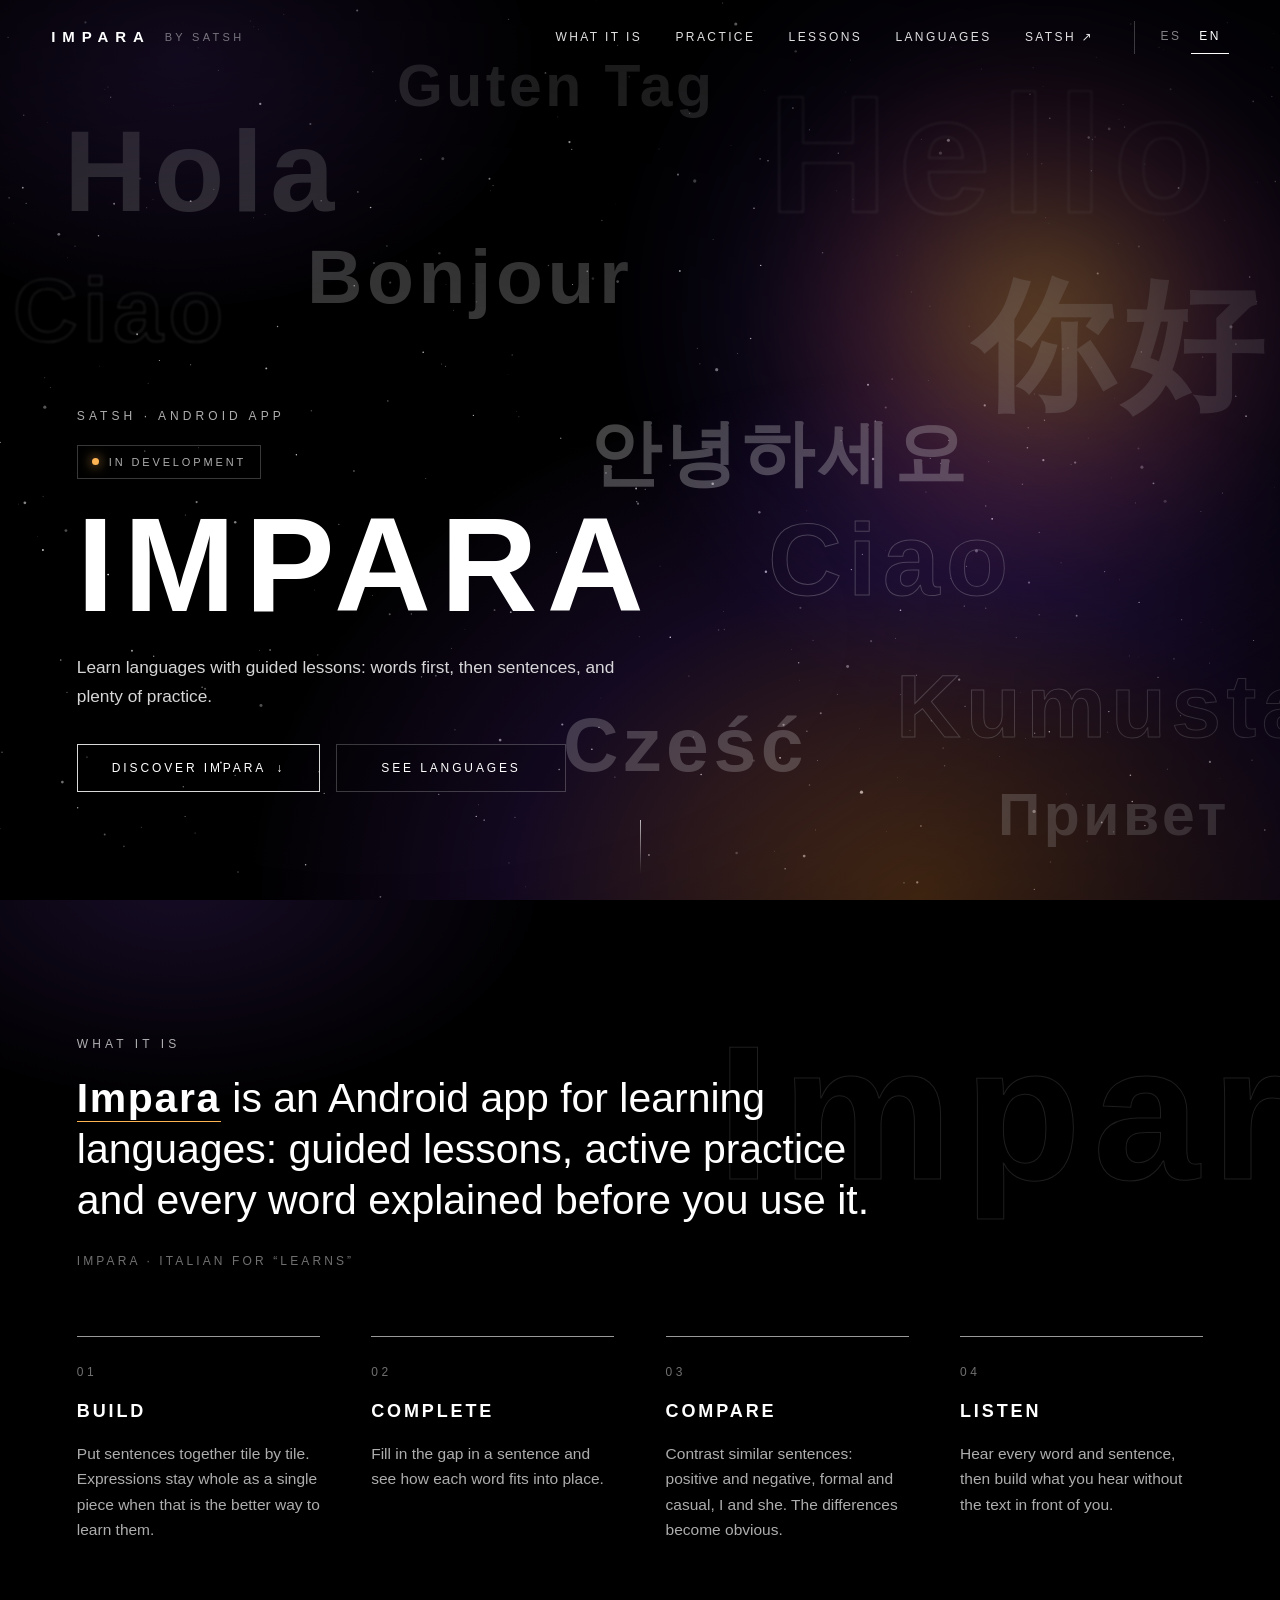
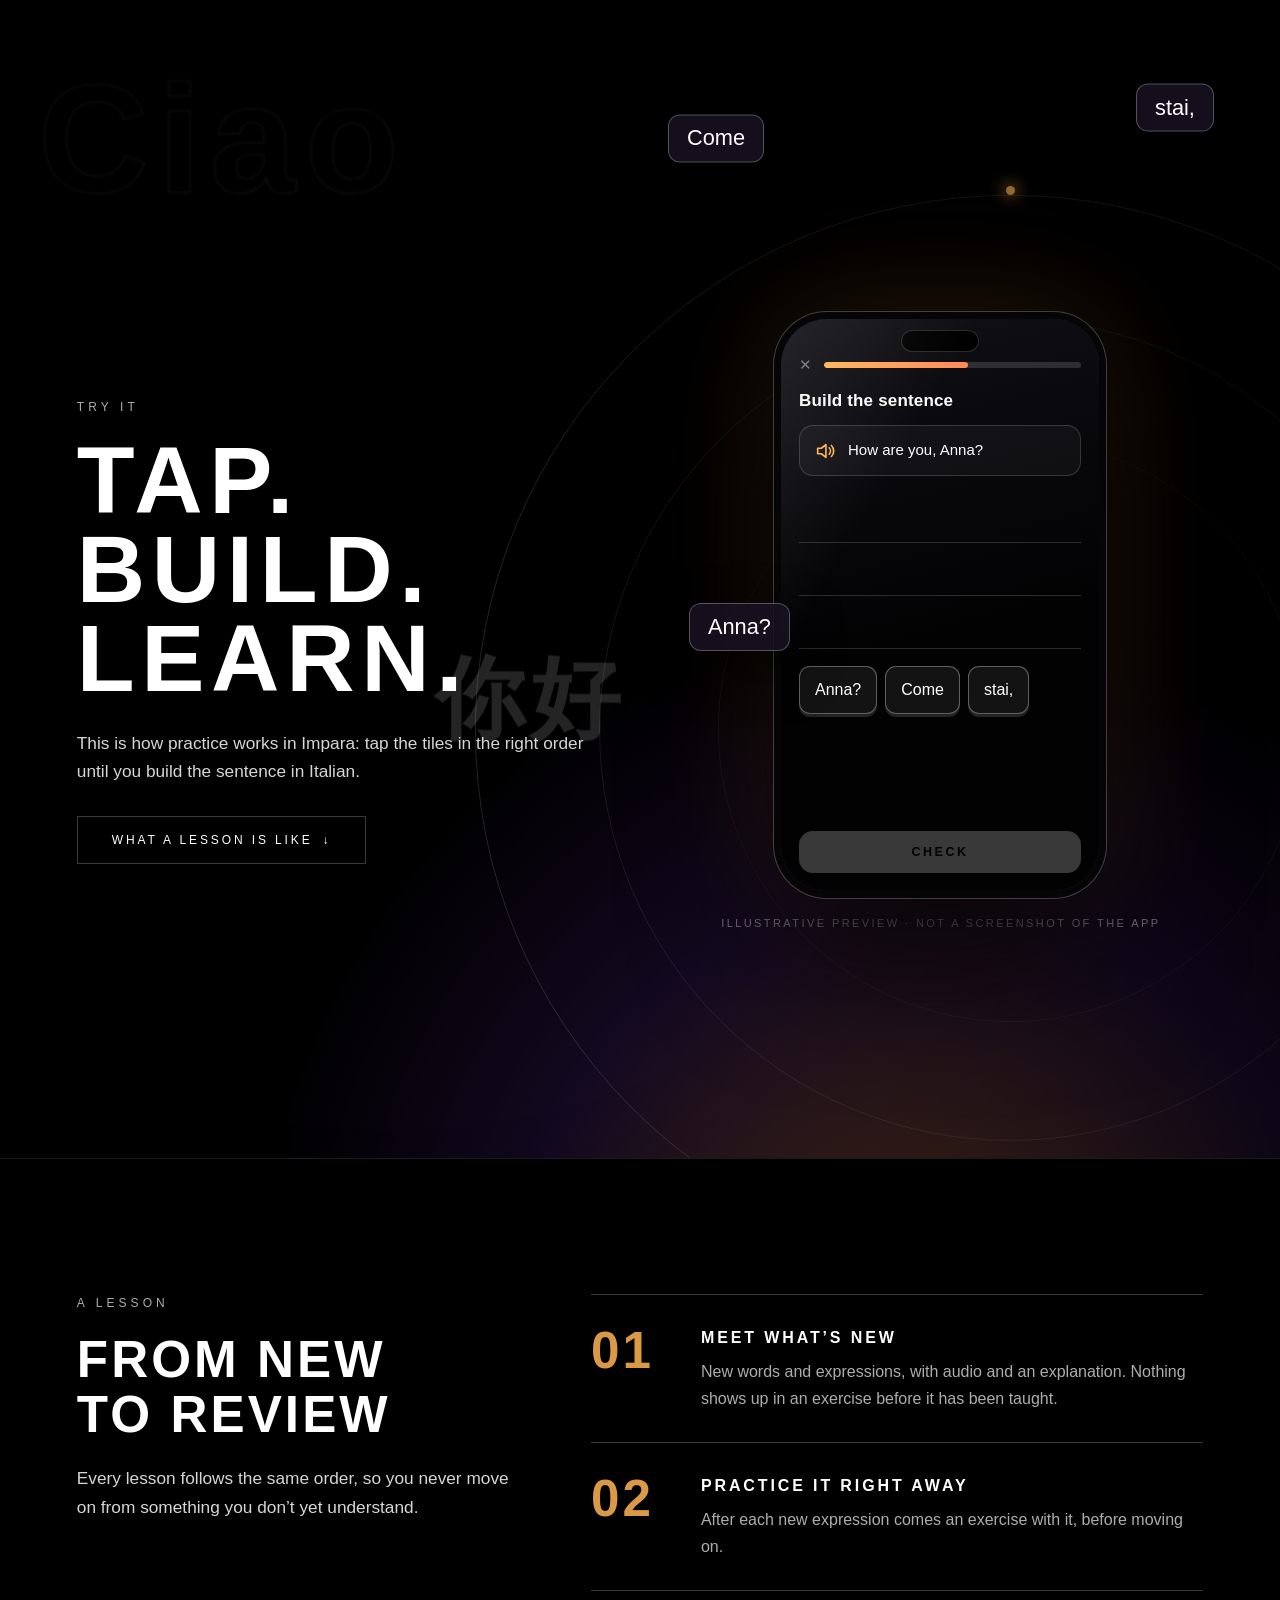
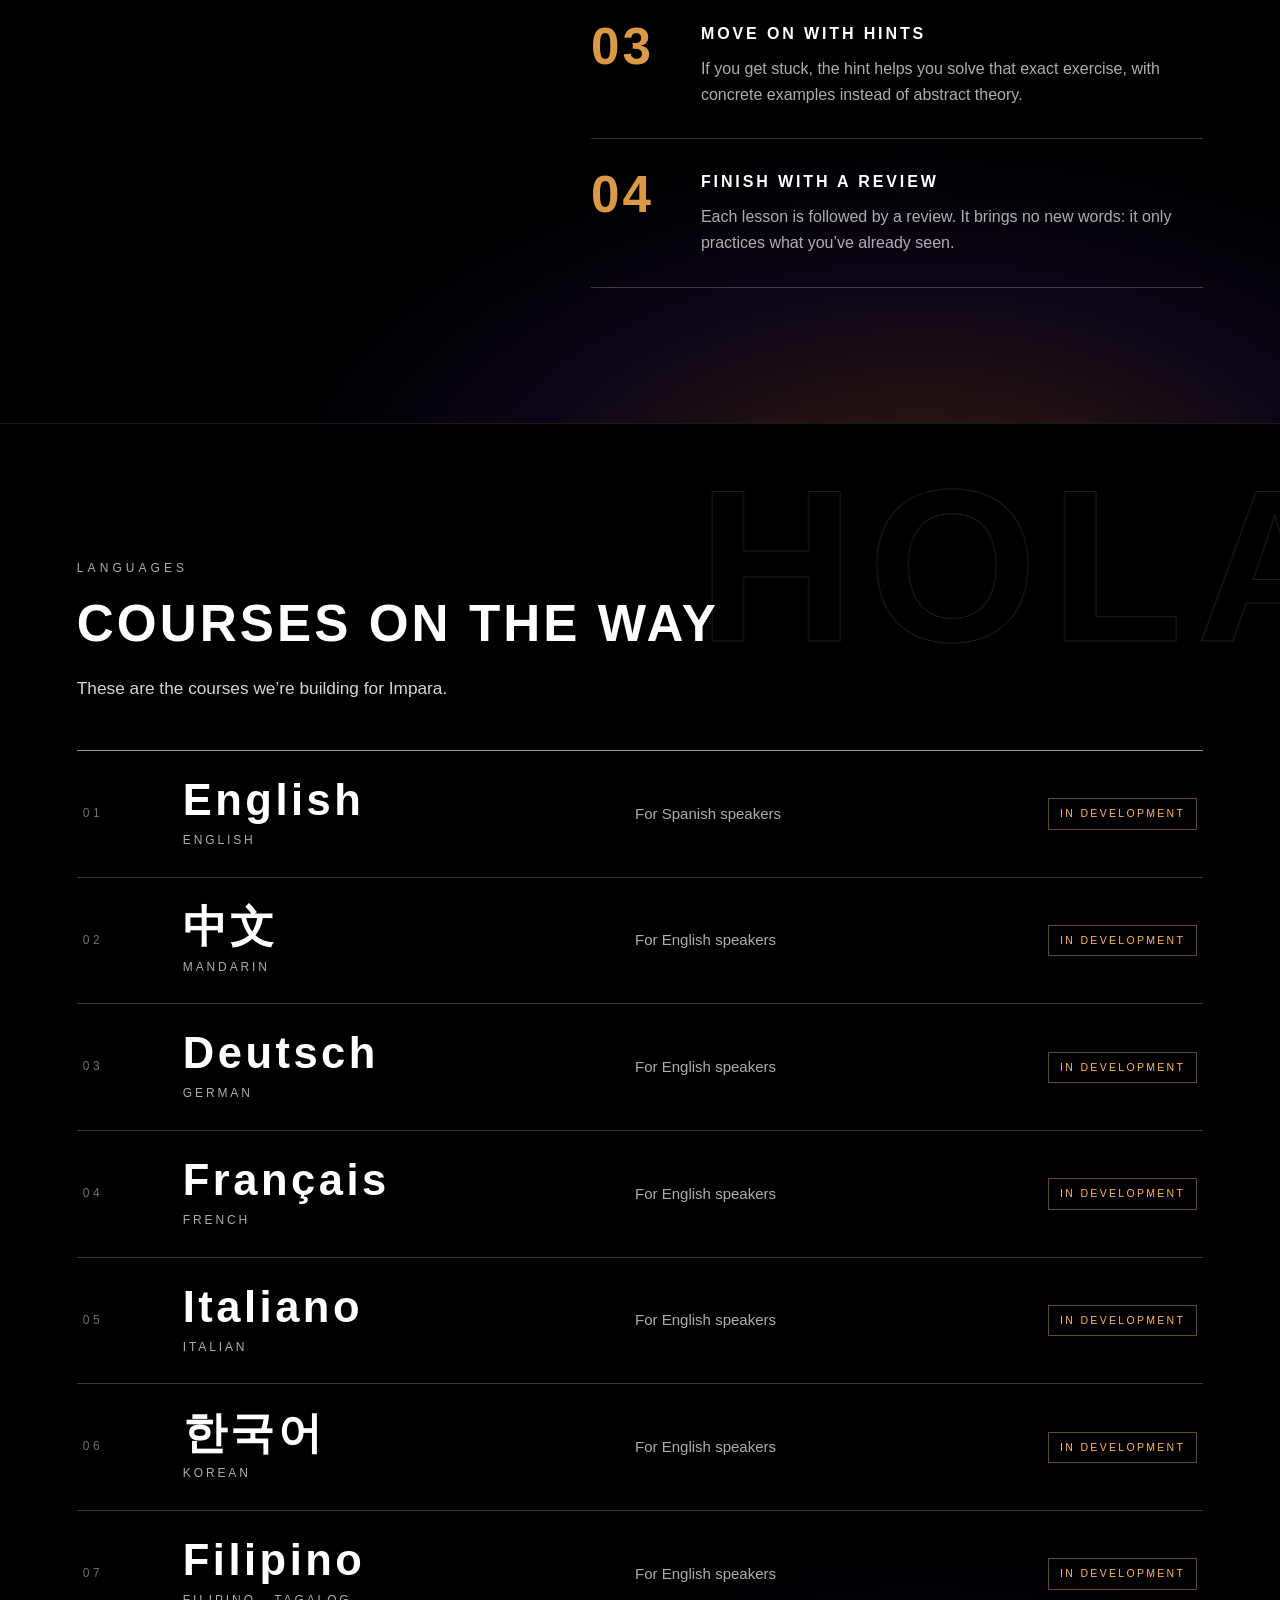
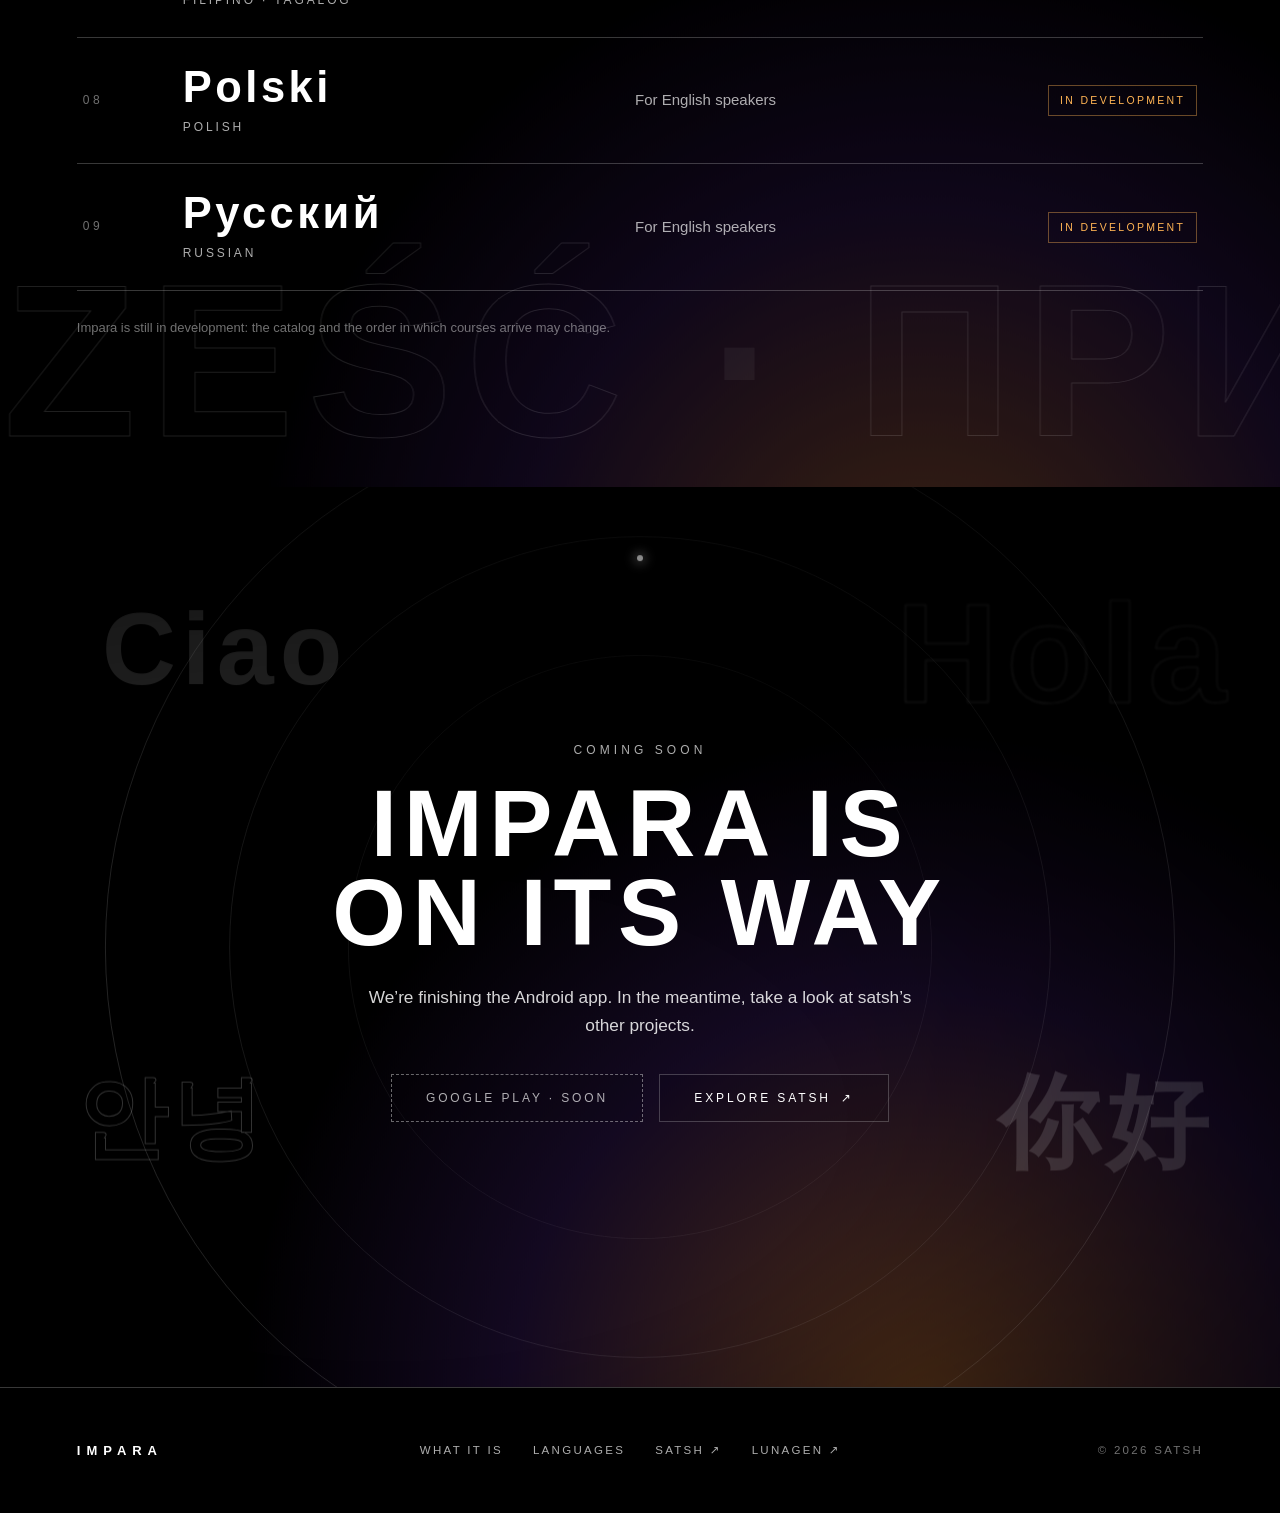
==== commit 72c5d509: "slash update" ====
--- a/index.html
+++ b/index.html
@@ -22,7 +22,7 @@
 <canvas id="stars" aria-hidden="true"></canvas>
 <a class="skip" href="#main"><span data-lang="es">Saltar al contenido</span><span data-lang="en">Skip to content</span></a>
 <header class="site-header">
-  <a class="brand" href="./" aria-label="Impara">IMPARA <small><span data-lang="es">/ por satsh</span><span data-lang="en">/ by satsh</span></small></a>
+  <a class="brand" href="./" aria-label="Impara">IMPARA <small><span data-lang="es">/ por satsh</span><span data-lang="en"> by satsh</span></small></a>
   <button class="nav-toggle" aria-expanded="false" aria-controls="nav" data-aria-es="Menú" data-aria-en="Menu" aria-label="Menu"><span></span></button>
   <nav class="nav" id="nav">
     <a href="#about"><span data-lang="es">Qué es</span><span data-lang="en">What it is</span></a>
